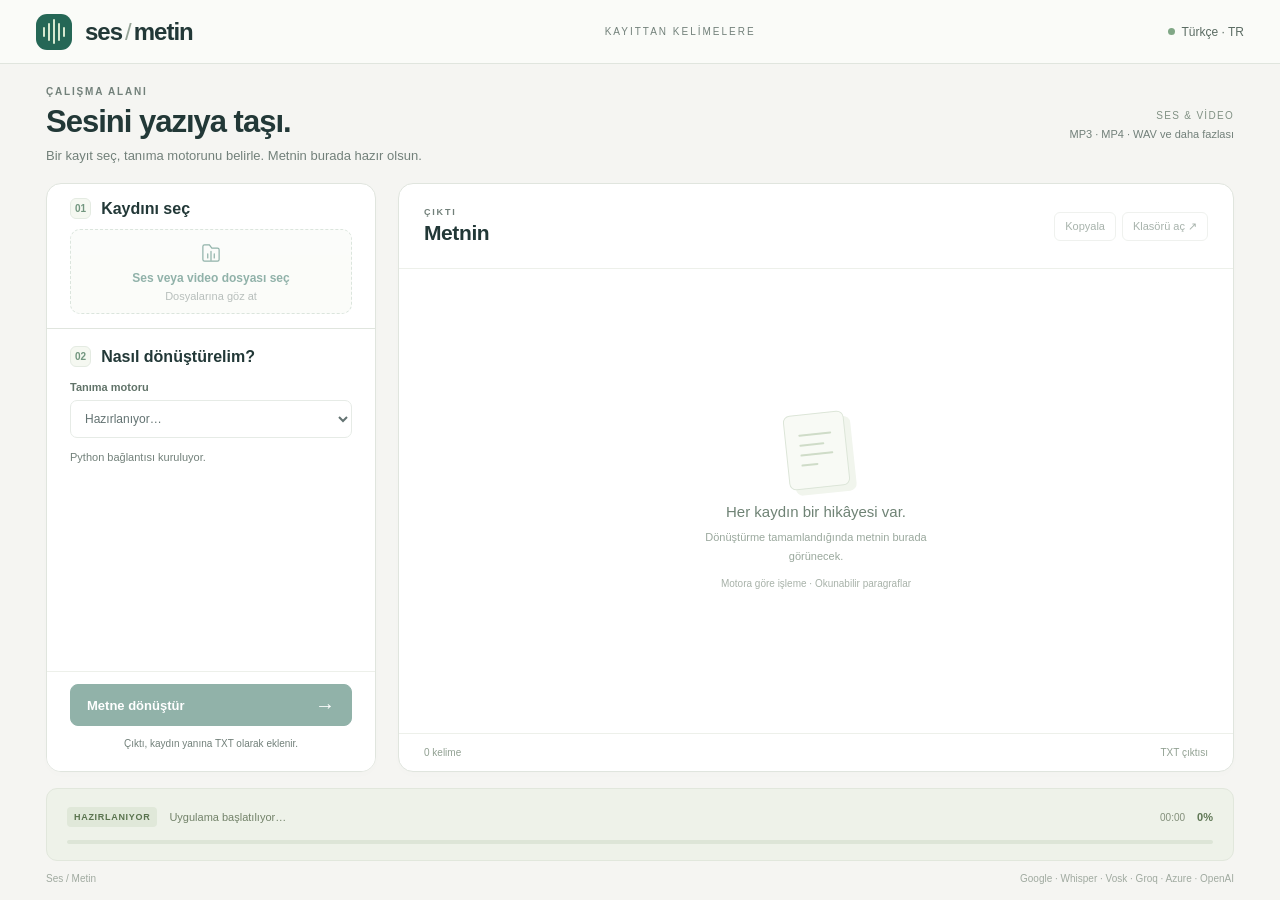
==== desktop/web_ui/index.html @ a659e491 "refactor: proje yapısını düzenle ve eski PyQt arayüzünü ayır - Ses işleme, servis ve masaüstü arayüz" ====
<!doctype html>
<html lang="tr">
<head>
  <meta charset="utf-8">
  <meta name="viewport" content="width=device-width, initial-scale=1">
  <meta http-equiv="Content-Security-Policy" content="default-src 'self'; script-src 'self' 'unsafe-eval'; style-src 'self' 'unsafe-inline'; img-src 'self' data:; connect-src 'self'">
  <title>Ses / Metin</title>
  <link rel="stylesheet" href="styles.css">
  <script src="app.js" defer></script>
</head>
<body>
  <header class="topbar">
    <a class="brand" href="#" aria-label="Ses Metin ana ekran">
      <span class="brand-icon" aria-hidden="true"><i></i><i></i><i></i><i></i><i></i></span>
      <span>ses<span class="brand-slash">/</span>metin</span>
    </a>
    <span class="top-label">KAYITTAN KELİMELERE</span>
    <span class="language"><span class="dot"></span> Türkçe · TR</span>
  </header>

  <main>
    <section class="intro">
      <div><p class="eyebrow">ÇALIŞMA ALANI</p><h1>Sesini yazıya taşı.</h1>
        <p class="subtitle">Bir kayıt seç, tanıma motorunu belirle. Metnin burada hazır olsun.</p></div>
      <span class="format-note">SES & VİDEO<span>MP3 · MP4 · WAV ve daha fazlası</span></span>
    </section>

    <div class="workspace">
      <aside class="setup-panel">
        <section class="section file-section">
          <h2><span class="step">01</span> Kaydını seç</h2>
          <button id="choose-file" class="file-picker" disabled>
            <svg width="32" height="32" viewBox="0 0 32 32" fill="none" aria-hidden="true"><path d="M6 8a2 2 0 0 1 2-2h6l3 4h7a2 2 0 0 1 2 2v12a2 2 0 0 1-2 2H8a2 2 0 0 1-2-2V8Z" stroke="currentColor" stroke-width="1.5"/><path d="M12 17v5m4-8v11m4-8v5" stroke="currentColor" stroke-width="1.5" stroke-linecap="round"/></svg>
            <strong id="file-name">Ses veya video dosyası seç</strong>
            <span id="file-meta">Dosyalarına göz at</span>
          </button>
          <p id="file-path" class="file-path" hidden></p>
        </section>

        <section class="section settings-section">
          <h2><span class="step">02</span> Nasıl dönüştürelim?</h2>
          <fieldset id="settings" disabled>
            <label for="engine">Tanıma motoru</label>
            <select id="engine"><option>Hazırlanıyor…</option></select>
            <div id="engine-description" class="engine-note">Python bağlantısı kuruluyor.</div>
            <div id="model-row" class="field" hidden><label for="model">Model</label><select id="model"></select></div>
            <div id="device-row" class="field" hidden><label for="device">Çalışacağı aygıt</label><select id="device"><option value="cpu">CPU · İşlemci</option><option value="cuda">NVIDIA GPU · CUDA</option></select><small>GPU için uyumlu CUDA kurulumu gerekir.</small></div>
            <div id="key-row" class="field" hidden><label for="api-key">API anahtarı</label><input id="api-key" type="password" autocomplete="off" spellcheck="false"><small id="key-hint"></small></div>
            <div id="region-row" class="field" hidden><label for="region">Azure bölgesi</label><input id="region" placeholder="Örn. westeurope" autocomplete="off"><small>Veya AZURE_SPEECH_REGION ortam değişkeni.</small></div>
            <div id="path-row" class="field" hidden><label for="model-path">Türkçe Vosk model klasörü</label><div class="input-action"><input id="model-path" placeholder="Açılmış model klasörü"><button id="choose-model" class="small-button" type="button">Seç</button></div><small>Veya VOSK_MODEL_PATH ortam değişkeni.</small></div>
          </fieldset>
        </section>

        <div class="start-area"><button id="start" class="primary-button" disabled>Metne dönüştür <span aria-hidden="true">→</span></button>
          <p>Çıktı, kaydın yanına TXT olarak eklenir.</p></div>
      </aside>

      <section class="result-panel" aria-labelledby="result-heading">
        <div class="result-header"><div><p class="eyebrow">ÇIKTI</p><h2 id="result-heading">Metnin</h2></div>
          <div class="result-actions"><button id="copy" class="small-button" disabled>Kopyala</button><button id="open-folder" class="small-button" disabled>Klasörü aç ↗</button></div>
        </div>
        <div class="transcript-area">
          <div id="empty-state" class="empty-state"><div class="paper-icon" aria-hidden="true"><span></span><span></span><span></span><span></span></div><h3>Her kaydın bir hikâyesi var.</h3><p>Dönüştürme tamamlandığında metnin burada görünecek.</p><span>Motora göre işleme · Okunabilir paragraflar</span></div>
          <label for="transcript" class="sr-only">Dönüştürülen metin</label>
          <textarea id="transcript" readonly hidden spellcheck="false"></textarea>
        </div>
        <div id="errors" class="errors" hidden role="alert"></div>
        <div class="result-footer"><span id="word-count">0 kelime</span><span id="output-path" title="">TXT çıktısı</span></div>
      </section>
    </div>

    <section class="status-panel" aria-label="İşlem durumu">
      <div class="status-heading"><span id="status-badge" class="status-badge">HAZIRLANIYOR</span><p id="stage" role="status" aria-live="polite">Uygulama başlatılıyor…</p><span id="elapsed">00:00</span><strong id="percentage">0%</strong></div>
      <progress id="progress" max="100" value="0" aria-label="Dönüştürme ilerlemesi"></progress>
    </section>
    <footer class="page-footer"><span>Ses / Metin</span><span>Google · Whisper · Vosk · Groq · Azure · OpenAI</span></footer>
  </main>
  <div id="notice" class="notice" hidden role="alert"></div>
</body>
</html>
---- desktop/web_ui/styles.css ----
:root {
  color-scheme:light;
  --ink:#223837;
  --muted:#72807a;
  --line:#e0e5de;
  --accent:#256756;
  --paper:#fff;
  --background:#f5f5f2;
  font-family:"Segoe UI",sans-serif;
  font-size:14px;
}

* {
  box-sizing:border-box;
}

body {
  margin:0;
  background:var(--background);
  color:var(--ink);
}

button,input,select,textarea {
  font:inherit;
}

button {
  cursor:pointer;
}

button:disabled {
  cursor:default;
  opacity:.5;
}

button,input,select {
  transition:border-color .15s,background .15s;
}

button:focus-visible,a:focus-visible {
  outline:3px solid #91baa5;
  outline-offset:3px;
}

input:focus,select:focus,textarea:focus {
  outline:2px solid #91baa5;
  outline-offset:1px;
}

button:hover:enabled {
  border-color:#789b8d;
}

[hidden] {
  display:none!important;
}

.topbar {
  height:74px;
  display:flex;
  align-items:center;
  justify-content:space-between;
  padding:0 36px;
  border-bottom:1px solid var(--line);
  background:#fafbf8;
}

.brand {
  display:flex;
  align-items:center;
  gap:13px;
  color:var(--ink);
  font-size:24px;
  font-weight:650;
  letter-spacing:-1px;
  text-decoration:none;
}

.brand-slash {
  color:#95a497;
  padding:0 3px;
  font-weight:300;
}

.brand-icon {
  width:36px;
  height:36px;
  border-radius:11px;
  background:var(--accent);
  display:flex;
  align-items:center;
  justify-content:center;
  gap:3px;
}

.brand-icon i {
  width:2px;
  border-radius:2px;
  background:#d6e8cf;
  height:10px;
}

.brand-icon i:nth-child(2),.brand-icon i:nth-child(4) {
  height:18px;
}

.brand-icon i:nth-child(3) {
  height:25px;
}

.top-label {
  font-size:10px;
  letter-spacing:2px;
  color:var(--muted);
}

.language {
  font-size:12px;
  color:#5b6c63;
  display:flex;
  align-items:center;
  gap:7px;
}

.dot {
  height:7px;
  width:7px;
  border-radius:50%;
  background:#80a786;
}

main {
  max-width:1260px;
  margin:auto;
  padding:28px 36px 16px;
}

.intro {
  display:flex;
  align-items:center;
  justify-content:space-between;
  gap:20px;
  margin-bottom:26px;
}

.eyebrow {
  font-size:10px;
  letter-spacing:1.8px;
  font-weight:650;
  color:var(--muted);
  margin:0 0 7px;
}

h1 {
  font-size:31px;
  letter-spacing:-1px;
  font-weight:600;
  margin:0 0 8px;
}

h2 {
  font-size:16px;
  font-weight:600;
  margin:0;
}

.subtitle {
  margin:0;
  color:var(--muted);
  font-size:13px;
}

.format-note {
  text-align:right;
  font-size:10px;
  letter-spacing:1.3px;
  color:#819184;
  white-space:nowrap;
}

.format-note span {
  display:block;
  letter-spacing:0;
  font-size:11px;
  margin-top:7px;
  color:var(--muted);
}

.workspace {
  display:grid;
  grid-template-columns:330px minmax(0,1fr);
  gap:22px;
  align-items:stretch;
}

.setup-panel,.result-panel {
  background:var(--paper);
  border:1px solid var(--line);
  border-radius:15px;
  overflow:hidden;
  box-shadow:0 3px 8px #263b2a03;
}

.section {
  padding:21px 23px;
}

.section h2 {
  display:flex;
  gap:10px;
  align-items:center;
  margin-bottom:18px;
}

.step {
  font-size:10px;
  color:#72967f;
  border:1px solid #e4ebe2;
  background:#f5f8f1;
  border-radius:6px;
  padding:4px;
}

.file-section {
  border-bottom:1px solid var(--line);
}

.file-picker {
  width:100%;
  min-height:133px;
  padding:18px 12px;
  border:1px dashed #b8ccbc;
  border-radius:10px;
  background:#f8faf5;
  color:var(--accent);
  display:flex;
  align-items:center;
  flex-direction:column;
  gap:9px;
}

.file-picker:hover:enabled {
  background:#f0f6e9;
}

.file-picker strong {
  max-width:100%;
  overflow:hidden;
  text-overflow:ellipsis;
  white-space:nowrap;
  font-size:12px;
  font-weight:600;
}

.file-picker span {
  color:var(--muted);
  font-size:11px;
}

.file-picker.has-file {
  border-style:solid;
  background:#f1f7ed;
}

.file-path {
  font-size:10px;
  color:var(--muted);
  white-space:nowrap;
  overflow:hidden;
  text-overflow:ellipsis;
  margin:8px 0 0;
}

fieldset {
  border:0;
  padding:0;
  margin:0;
  min-width:0;
}

label {
  font-size:11px;
  font-weight:600;
  display:block;
  margin-bottom:7px;
  color:#617369;
}

select,input {
  width:100%;
  min-height:38px;
  border:1px solid #dce3dc;
  border-radius:7px;
  background:#fff;
  padding:8px 10px;
  color:var(--ink);
  font-size:12px;
}

select {
  cursor:pointer;
}

input::placeholder {
  color:#9aa59f;
}

.engine-note {
  font-size:11px;
  line-height:1.6;
  color:var(--muted);
  padding-top:11px;
}

.field {
  margin-top:14px;
}

.field small {
  display:block;
  font-size:10px;
  color:var(--muted);
  line-height:1.5;
  margin-top:6px;
}

.input-action {
  display:flex;
  gap:7px;
  align-items:center;
}

.input-action input {
  min-width:0;
}

.start-area {
  padding:0 23px 20px;
}

.primary-button {
  display:flex;
  align-items:center;
  justify-content:space-between;
  width:100%;
  border:1px solid var(--accent);
  border-radius:8px;
  background:var(--accent);
  color:#fff;
  padding:12px 16px;
  font-size:13px;
  font-weight:600;
}

.primary-button:hover:enabled {
  background:#1e5548;
}

.primary-button span {
  font-size:20px;
  line-height:16px;
}

.start-area p {
  font-size:10px;
  color:var(--muted);
  line-height:1.5;
  margin:10px 0 0;
  text-align:center;
}

.result-panel {
  display:flex;
  flex-direction:column;
  min-height:448px;
}

.result-header {
  display:flex;
  align-items:center;
  justify-content:space-between;
  gap:15px;
  padding:23px 25px;
  border-bottom:1px solid #edf0ea;
}

.result-header h2 {
  font-size:21px;
  letter-spacing:-.4px;
}

.result-header .eyebrow {
  font-size:9px;
  margin-bottom:4px;
}

.result-actions {
  display:flex;
  gap:6px;
}

.small-button {
  border:1px solid var(--line);
  border-radius:6px;
  background:#fff;
  padding:7px 10px;
  color:#53695b;
  white-space:nowrap;
  font-size:11px;
}

.transcript-area {
  flex:1;
  min-height:295px;
  display:flex;
  position:relative;
}

.empty-state {
  display:flex;
  flex:1;
  align-items:center;
  justify-content:center;
  flex-direction:column;
  padding:35px 20px;
  text-align:center;
}

.empty-state h3 {
  font-size:15px;
  font-weight:500;
  margin:22px 0 8px;
  color:#6f8375;
}

.empty-state p {
  font-size:11px;
  color:#9aa89d;
  line-height:1.7;
  max-width:240px;
  margin:0;
}

.empty-state>span {
  font-size:10px;
  color:#a8b2a9;
  margin-top:22px;
}

.paper-icon {
  width:61px;
  height:75px;
  border:1px solid #dce5d8;
  border-radius:7px;
  background:#f8faf5;
  transform:rotate(-6deg);
  padding:19px 13px;
  box-shadow:6px 6px 0 #f1f5ed;
}

.paper-icon span {
  display:block;
  height:2px;
  background:#cfdcc8;
  margin-bottom:8px;
  border-radius:2px;
}

.paper-icon span:nth-child(2) {
  width:77%;
}

.paper-icon span:nth-child(4) {
  width:50%;
}

#transcript {
  position:absolute;
  inset:0;
  width:100%;
  height:100%;
  resize:none;
  border:0;
  padding:25px;
  line-height:1.85;
  font-size:14px;
  color:#394d41;
  background:transparent;
  white-space:pre-wrap;
}

.result-footer {
  display:flex;
  justify-content:space-between;
  gap:12px;
  border-top:1px solid #edf0ea;
  padding:13px 25px;
  color:#91a092;
  font-size:10px;
}

#output-path {
  white-space:nowrap;
  text-overflow:ellipsis;
  overflow:hidden;
  text-align:right;
  max-width:75%;
}

.errors {
  margin:0 20px 15px;
  padding:12px;
  background:#fff5e8;
  border:1px solid #f2dfc6;
  color:#8c5c27;
  font-size:11px;
  line-height:1.6;
  border-radius:7px;
  max-height:130px;
  overflow:auto;
  white-space:pre-wrap;
}

.status-panel {
  padding:18px 20px 16px;
  background:#eef2e9;
  border:1px solid #e1e7dc;
  border-radius:11px;
  margin-top:22px;
}

.status-heading {
  display:flex;
  gap:12px;
  align-items:center;
  margin-bottom:13px;
}

.status-badge {
  font-size:9px;
  letter-spacing:.7px;
  font-weight:700;
  padding:5px 7px;
  background:#e0e8d9;
  border-radius:4px;
  color:#59734e;
  white-space:nowrap;
}

.status-badge.running {
  background:#d4e7d9;
  color:#256756;
}

.status-badge.error,.status-badge.failed {
  background:#f3ddd6;
  color:#965941;
}

.status-badge.partial {
  background:#f4e5c6;
  color:#987033;
}

.status-heading p {
  flex:1;
  font-size:11px;
  margin:0;
  color:#728269;
  line-height:1.5;
}

#elapsed {
  font-size:10px;
  color:#84907c;
  font-variant-numeric:tabular-nums;
}

#percentage {
  font-size:11px;
  color:#5f7755;
  font-variant-numeric:tabular-nums;
}

progress {
  display:block;
  width:100%;
  height:4px;
  border:0;
  border-radius:4px;
  overflow:hidden;
  background:#dde5d7;
}

progress::-webkit-progress-bar {
  background:#dde5d7;
}

progress::-webkit-progress-value {
  background:#648b60;
  border-radius:4px;
  transition:width .25s;
}

.page-footer {
  display:flex;
  justify-content:space-between;
  margin-top:17px;
  color:#a0aaa0;
  font-size:10px;
}

.notice {
  position:fixed;
  bottom:22px;
  left:50%;
  transform:translateX(-50%);
  background:#263b32;
  color:#fff;
  padding:13px 20px;
  box-shadow:0 4px 20px #172a2833;
  border-radius:9px;
  font-size:12px;
  max-width:80%;
  z-index:20;
}

.sr-only {
  position:absolute;
  width:1px;
  height:1px;
  padding:0;
  margin:-1px;
  overflow:hidden;
  clip:rect(0,0,0,0);
  white-space:nowrap;
  border:0;
}

@media(max-width:950px) {
  main {
    padding:24px;
  }
  .topbar {
    padding:0 24px;
  }
  .workspace {
    grid-template-columns:300px minmax(0,1fr);
    gap:16px;
  }
  .section {
    padding:19px;
  }
  .start-area {
    padding:0 19px 19px;
  }
  .format-note,.top-label {
    display:none;
  }
  .result-header {
    padding:20px 17px;
  }
  .result-actions {
    gap:4px;
  }
  .small-button {
    padding:7px 8px;
  }
}

@media(max-width:700px) {
  .workspace {
    grid-template-columns:1fr;
  }
  .result-panel {
    min-height:420px;
  }
  .status-heading {
    flex-wrap:wrap;
  }
  .status-heading p {
    min-width:60%;
  }
  h1 {
    font-size:27px;
  }
  .page-footer span:last-child {
    display:none;
  }
}

@media(prefers-reduced-motion:reduce) {
  * {
    transition:none!important;
  }
}

/* Keep job controls and progress visible while model settings can scroll. */
body {
  height: 100vh;
  overflow: hidden;
}

.topbar {
  height: 64px;
}

main {
  height: calc(100vh - 64px);
  display: flex;
  flex-direction: column;
  padding-top: 22px;
}

.intro {
  flex-shrink: 0;
  margin-bottom: 20px;
}

.workspace {
  flex: 1;
  min-height: 0;
}

.setup-panel {
  display: flex;
  flex-direction: column;
}

.file-section {
  flex-shrink: 0;
  padding: 14px 23px;
}

.file-section h2 {
  margin-bottom: 10px;
}

.file-picker {
  min-height: 85px;
  padding: 10px;
  gap: 5px;
}

.file-picker svg {
  width: 26px;
  height: 26px;
}

.settings-section {
  flex: 1;
  min-height: 0;
  overflow-y: auto;
  padding: 17px 23px;
}

.settings-section h2 {
  margin-bottom: 14px;
}

.start-area {
  flex-shrink: 0;
  padding-top: 12px;
  background: white;
  border-top: 1px solid #edf0ea;
}

.result-panel {
  min-height: 0;
}

.transcript-area {
  min-height: 0;
}

.result-header, .result-footer {
  flex-shrink: 0;
}

.empty-state {
  padding: 14px;
  overflow: auto;
}

.empty-state h3 {
  margin-top: 15px;
}

.empty-state > span {
  margin-top: 13px;
}

.status-panel {
  flex-shrink: 0;
  margin-top: 16px;
}

.page-footer {
  flex-shrink: 0;
  margin-top: 12px;
}

@media (max-height: 700px) {
  .intro .subtitle, .format-note, .page-footer {
    display: none;
  }
  .intro h1 {
    font-size: 24px;
    margin-bottom: 0;
  }
  .intro {
    margin-bottom: 14px;
  }
  .file-picker {
    min-height: 76px;
  }
  .file-picker svg {
    display: none;
  }
  .section {
    padding: 14px 17px;
  }
  .start-area {
    padding: 12px 17px;
  }
  .empty-state .paper-icon {
    display: none;
  }
}

@media (max-width: 700px) {
  body {
    height: auto;
    overflow: auto;
  }
  main {
    height: auto;
  }
  .workspace {
    display: grid;
  }
  .setup-panel {
    display: block;
  }
  .settings-section {
    overflow: visible;
  }
  .result-panel {
    min-height: 380px;
  }
  .transcript-area {
    min-height: 230px;
  }
}
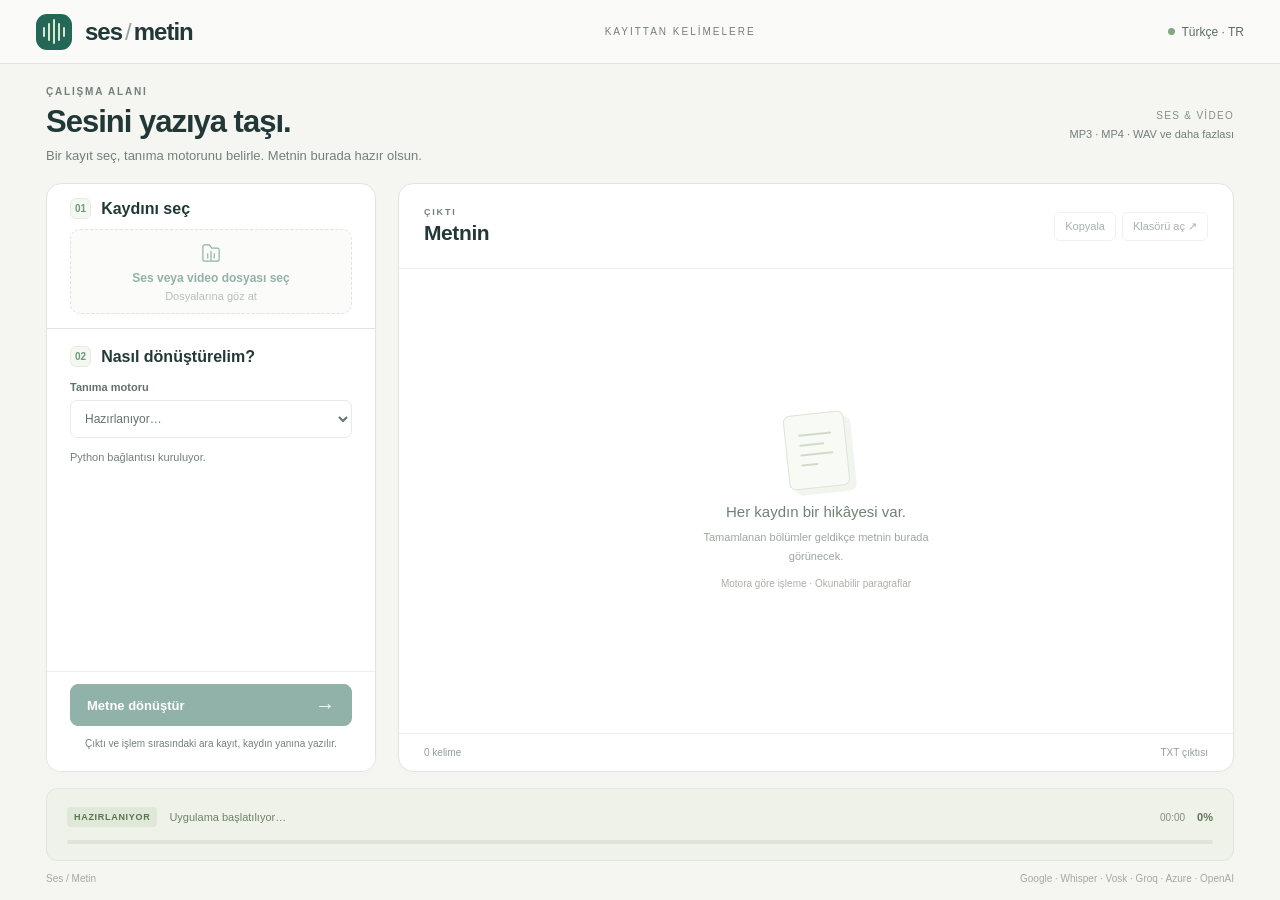
==== commit 961179c0: "feat: canlı işlem takibi, iptal ve yerel model hız ayarları ekle" ====
--- a/desktop/web_ui/index.html
+++ b/desktop/web_ui/index.html
@@ -45,6 +45,12 @@
             <div id="engine-description" class="engine-note">Python bağlantısı kuruluyor.</div>
             <div id="model-row" class="field" hidden><label for="model">Model</label><select id="model"></select></div>
             <div id="device-row" class="field" hidden><label for="device">Çalışacağı aygıt</label><select id="device"><option value="cpu">CPU · İşlemci</option><option value="cuda">NVIDIA GPU · CUDA</option></select><small>GPU için uyumlu CUDA kurulumu gerekir.</small></div>
+            <details id="performance-settings" class="performance-settings" hidden>
+              <summary>Hız ve bellek ayarları</summary>
+              <div id="threads-row" class="field"><label for="cpu-threads">CPU işlem parçacığı</label><select id="cpu-threads"><option value="auto">Otomatik</option></select><small>Daha yüksek sayı her zaman daha hızlı değildir. Aynı kısa kayıtla karşılaştırın.</small></div>
+              <div id="gpu-compute-row" class="field" hidden><label for="gpu-compute">GPU bellek kullanımı</label><select id="gpu-compute"><option value="int8_float16">Daha az bellek · INT8 / FP16</option><option value="float16">Standart · FP16</option></select><small>Büyük modeller 4 GB belleğe sığmayabilir. Bellek hatasında daha küçük model seçin.</small></div>
+              <p class="engine-note">Turbo, large-v3 için daha hızlı bir alternatiftir. Kalitesini kendi kaydınızla karşılaştırın; ilk kullanımda indirilir.</p>
+            </details>
             <div id="key-row" class="field" hidden><label for="api-key">API anahtarı</label><input id="api-key" type="password" autocomplete="off" spellcheck="false"><small id="key-hint"></small></div>
             <div id="region-row" class="field" hidden><label for="region">Azure bölgesi</label><input id="region" placeholder="Örn. westeurope" autocomplete="off"><small>Veya AZURE_SPEECH_REGION ortam değişkeni.</small></div>
             <div id="path-row" class="field" hidden><label for="model-path">Türkçe Vosk model klasörü</label><div class="input-action"><input id="model-path" placeholder="Açılmış model klasörü"><button id="choose-model" class="small-button" type="button">Seç</button></div><small>Veya VOSK_MODEL_PATH ortam değişkeni.</small></div>
@@ -52,7 +58,7 @@
         </section>
 
         <div class="start-area"><button id="start" class="primary-button" disabled>Metne dönüştür <span aria-hidden="true">→</span></button>
-          <p>Çıktı, kaydın yanına TXT olarak eklenir.</p></div>
+          <p>Çıktı ve işlem sırasındaki ara kayıt, kaydın yanına yazılır.</p></div>
       </aside>
 
       <section class="result-panel" aria-labelledby="result-heading">
@@ -60,7 +66,7 @@
           <div class="result-actions"><button id="copy" class="small-button" disabled>Kopyala</button><button id="open-folder" class="small-button" disabled>Klasörü aç ↗</button></div>
         </div>
         <div class="transcript-area">
-          <div id="empty-state" class="empty-state"><div class="paper-icon" aria-hidden="true"><span></span><span></span><span></span><span></span></div><h3>Her kaydın bir hikâyesi var.</h3><p>Dönüştürme tamamlandığında metnin burada görünecek.</p><span>Motora göre işleme · Okunabilir paragraflar</span></div>
+          <div id="empty-state" class="empty-state"><div class="paper-icon" aria-hidden="true"><span></span><span></span><span></span><span></span></div><h3>Her kaydın bir hikâyesi var.</h3><p>Tamamlanan bölümler geldikçe metnin burada görünecek.</p><span>Motora göre işleme · Okunabilir paragraflar</span></div>
           <label for="transcript" class="sr-only">Dönüştürülen metin</label>
           <textarea id="transcript" readonly hidden spellcheck="false"></textarea>
         </div>
@@ -70,8 +76,10 @@
     </div>
 
     <section class="status-panel" aria-label="İşlem durumu">
-      <div class="status-heading"><span id="status-badge" class="status-badge">HAZIRLANIYOR</span><p id="stage" role="status" aria-live="polite">Uygulama başlatılıyor…</p><span id="elapsed">00:00</span><strong id="percentage">0%</strong></div>
+      <div class="status-heading"><span id="status-badge" class="status-badge">HAZIRLANIYOR</span><p id="stage" role="status" aria-live="polite">Uygulama başlatılıyor…</p><span id="elapsed">00:00</span><strong id="percentage">0%</strong><button id="cancel" class="small-button cancel-button" hidden disabled>İptal et</button></div>
       <progress id="progress" max="100" value="0" aria-label="Dönüştürme ilerlemesi"></progress>
+      <div id="job-metrics" class="job-metrics" hidden><span id="audio-time"></span><span id="remaining"></span><span id="speed"></span><span id="last-update"></span></div>
+      <p id="progress-note" class="progress-note" hidden></p>
     </section>
     <footer class="page-footer"><span>Ses / Metin</span><span>Google · Whisper · Vosk · Groq · Azure · OpenAI</span></footer>
   </main>
--- a/desktop/web_ui/styles.css
+++ b/desktop/web_ui/styles.css
@@ -531,6 +531,7 @@
 
 .status-heading {
   display:flex;
+  flex-wrap:wrap;
   gap:12px;
   align-items:center;
   margin-bottom:13px;
@@ -560,6 +561,45 @@
 .status-badge.partial {
   background:#f4e5c6;
   color:#987033;
+}
+
+.status-badge.cancelled,.status-badge.cancelling {
+  background:#f4e5c6;
+  color:#81632d;
+}
+
+.performance-settings {
+  margin-top:14px;
+  font-size:11px;
+  color:var(--muted);
+}
+
+.performance-settings summary {
+  cursor:pointer;
+  color:var(--accent);
+  padding:4px 0;
+}
+
+.job-metrics {
+  display:flex;
+  flex-wrap:wrap;
+  gap:8px 22px;
+  margin-top:12px;
+  color:#617369;
+  font-size:11px;
+  font-variant-numeric:tabular-nums;
+}
+
+.progress-note {
+  color:#81632d;
+  font-size:11px;
+  line-height:1.6;
+  margin:12px 0 0;
+}
+
+.cancel-button {
+  border-color:#d5b8a7;
+  color:#8b5134;
 }
 
 .status-heading p {
@@ -801,7 +841,7 @@
 }
 
 @media (max-height: 700px) {
-  .intro .subtitle, .format-note, .page-footer {
+  .intro .subtitle, .intro .eyebrow, .format-note, .page-footer {
     display: none;
   }
   .intro h1 {
@@ -812,13 +852,17 @@
     margin-bottom: 14px;
   }
   .file-picker {
-    min-height: 76px;
-  }
-  .file-picker svg {
+    min-height: 42px;
+    padding: 8px;
+  }
+  .file-picker svg, .file-picker span {
     display: none;
   }
   .section {
     padding: 14px 17px;
+  }
+  .file-section {
+    padding: 10px 17px;
   }
   .start-area {
     padding: 12px 17px;
